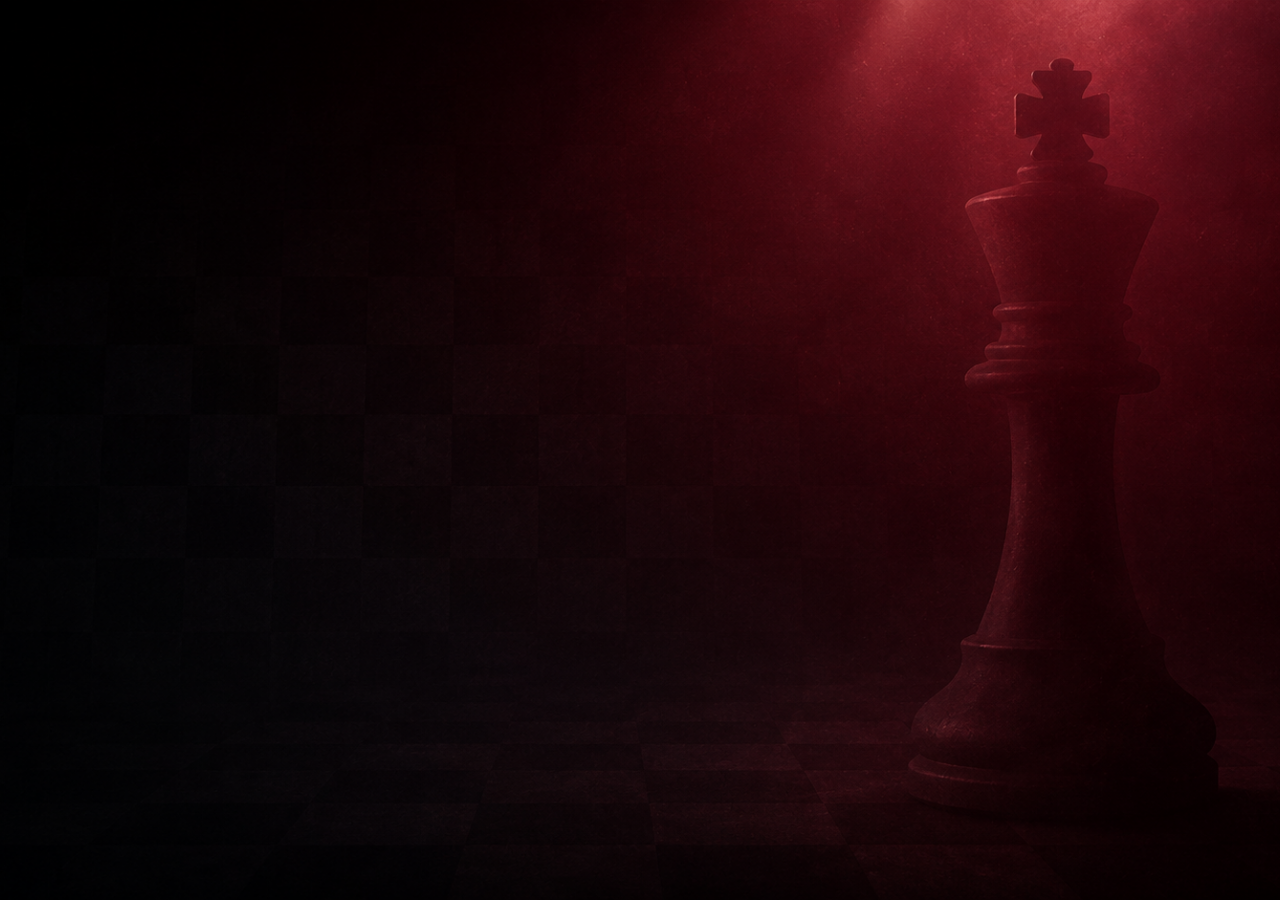
==== src/index.html @ 2bdb8f7a "change" ====
<!doctype html>
<html lang="en">
  <head>
    <meta charset="UTF-8" />
    <meta name="viewport" content="width=device-width, initial-scale=1.0" />
    <link rel="stylesheet" href="./style.css" />
    <link rel="icon" type="image/png" href="../img/" />
    <title>Chessmate</title>
  </head>
  <body>
    <div class="background-img"></div>
  </body>
</html>
---- src/style.css ----
* {
  margin: 0;
  padding: 0;
}

body {
  background-image: url('../img/background.png');
  background-size: cover;
  background-position: top center;
  background-repeat: no-repeat;
  min-height: 100vh;
}
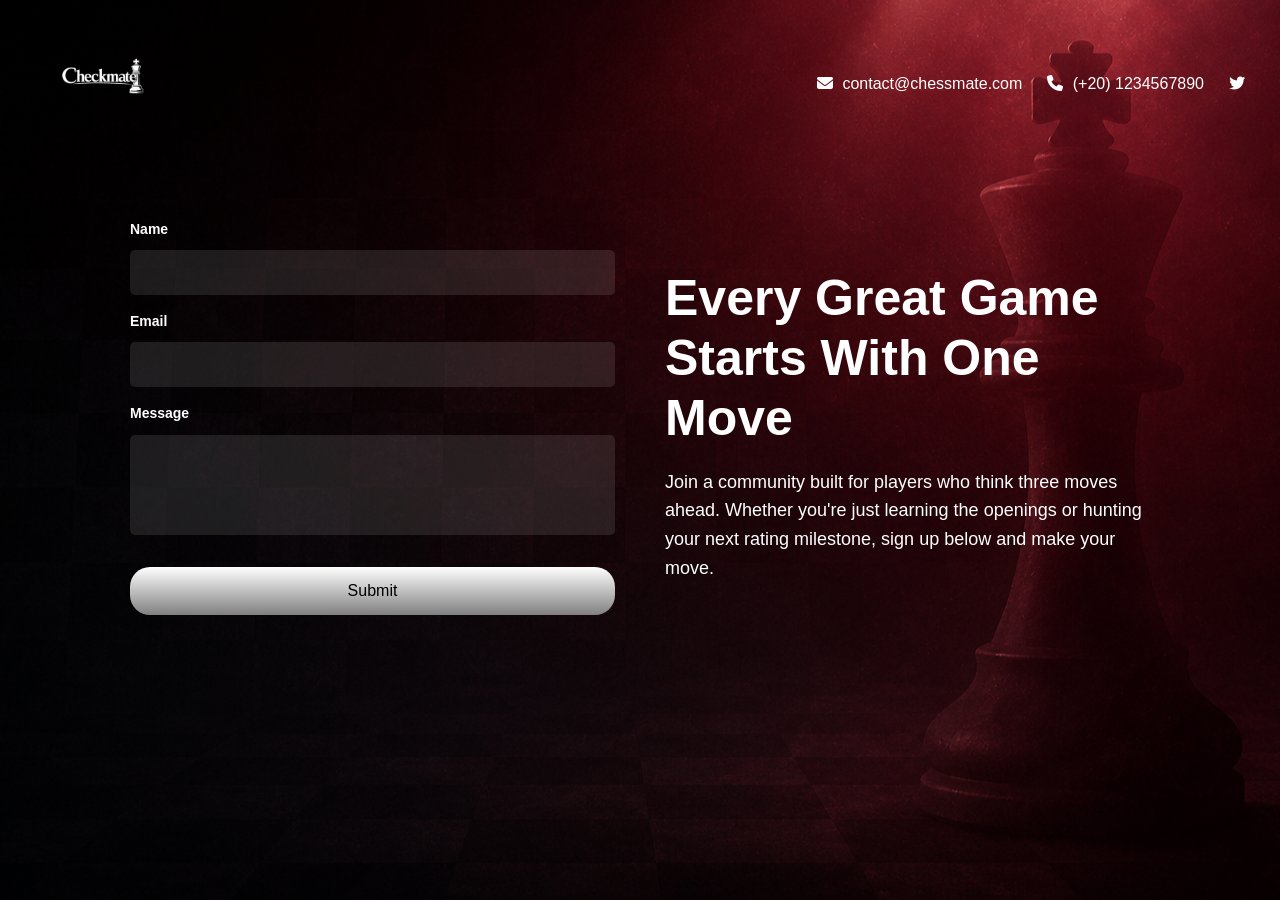
==== commit e04d24e3: "finish pc part" ====
--- a/src/index.html
+++ b/src/index.html
@@ -4,10 +4,60 @@
     <meta charset="UTF-8" />
     <meta name="viewport" content="width=device-width, initial-scale=1.0" />
     <link rel="stylesheet" href="./style.css" />
-    <link rel="icon" type="image/png" href="../img/" />
-    <title>Chessmate</title>
+    <link rel="icon" type="image/png" href="../img/rook.png" />
+    <link rel="preconnect" href="https://fonts.googleapis.com" />
+    <link rel="preconnect" href="https://fonts.gstatic.com" crossorigin />
+    <link
+      href="https://fonts.googleapis.com/css2?family=Lato:ital,wght@0,100;0,300;0,400;0,700;0,900;1,100;1,300;1,400;1,700;1,900&display=swap"
+      rel="stylesheet" />
+    <link
+      rel="stylesheet"
+      href="https://cdnjs.cloudflare.com/ajax/libs/font-awesome/6.7.2/css/all.min.css"
+      integrity="sha512-Evv84Mr4kqVGRNSgIGL/F/aIDqQb7xQ2vcrdIwxfjThSH8CSR7PBEakCr51Ck+w+/U6swU2Im1vVX0SVk9ABhg=="
+      crossorigin="anonymous"
+      referrerpolicy="no-referrer" />
+    <title>Chessmate | Sign up</title>
   </head>
   <body>
-    <div class="background-img"></div>
+    <div class="wrapper">
+      <header class="header">
+        <a href="index.html">
+          <img class="logo" src="/img/main-logo.png" alt="" />
+        </a>
+        <div class="header-right">
+          <div><i class="fas fa-envelope"></i> contact@chessmate.com</div>
+          <div><i class="fas fa-phone"></i> (+20) 1234567890</div>
+          <a href=""><i class="fa-brands fa-twitter"></i></a>
+        </div>
+      </header>
+      <main class="main-content">
+        <form>
+          <div class="form-group">
+            <label for="name">Name</label>
+            <input type="text" name="name" id="name" required />
+          </div>
+          <div class="form-group">
+            <label for="email">Email</label>
+            <input type="email" name="email" id="email" required />
+          </div>
+          <div class="form-group">
+            <label for="message">Message</label>
+            <textarea name="message" id="message"></textarea>
+          </div>
+          <div class="form-group">
+            <button type="submit" class="btn">Submit</button>
+          </div>
+        </form>
+
+        <div class="text-container">
+          <h1>Every Great Game Starts With One Move</h1>
+          <p>
+            Join a community built for players who think three moves ahead.
+            Whether you're just learning the openings or hunting your next
+            rating milestone, sign up below and make your move.
+          </p>
+        </div>
+      </main>
+    </div>
   </body>
 </html>
--- a/src/style.css
+++ b/src/style.css
@@ -1,12 +1,162 @@
-* {
+*
+{
   margin: 0;
   padding: 0;
+  box-sizing: border-box;
 }
 
-body {
-  background-image: url('../img/background.png');
-  background-size: cover;
-  background-position: top center;
-  background-repeat: no-repeat;
+body
+{
+  font-family: 'Open Sans', sans-serif;
+  background-color: black;
+  color: white;
+  line-height: 1.6;
+}
+
+.wrapper
+{
   min-height: 100vh;
-}+  background: linear-gradient(
+    to bottom,
+    rgba(255, 64, 50, 0.8),
+    rgba(71, 17, 116, 0.9)
+  );
+
+  background: url(/img/background.png) no-repeat center center;
+}
+
+.header
+{
+  display: flex;
+  justify-content: space-between;
+  align-items: center;
+  padding: 30px;
+}
+
+.header .logo
+{
+  width: 150px;
+  
+}
+
+.header .header-right
+{
+  display: flex;
+  align-items: center;
+  gap: 25px;
+}
+
+.header .header-right i
+{
+  margin-right: 5px;
+}
+
+.header .header-right a
+{
+  color: white;
+}
+
+.header .header-right a:hover
+{
+  color: rgb(0, 191, 255);
+}
+
+.main-content
+{
+  display: flex;
+  max-width: 1100px;
+  margin: 50px auto;
+  justify-content: center;
+  align-items: start;
+  height: 100%;
+  gap: 50px;
+  padding: 0 40px;
+}
+
+.main-content form
+{
+ flex: 1;
+ flex-grow: 1;
+ flex-shrink: 1;
+ flex-basis: 0;
+}
+
+.main-content .text-container
+{
+  flex:1;
+}
+
+.form-group
+{
+  margin-bottom: 15px;
+}
+
+
+.form-group label
+{
+  display: block;
+  margin-bottom: 10px;
+  font-size: 14px;
+  font-weight: 600;
+}
+
+.form-group input, 
+.form-group textarea
+{
+  width: 100%;
+  padding: 15px;
+  border: none;
+  border-radius: 5px;
+  background: rgba(255, 255, 255, 0.1);
+  color: white;
+  outline: 0; 
+}
+
+.form-group textarea
+{
+  height: 100px;
+  resize: none;
+  margin-bottom: 10px;
+}
+
+.btn
+{
+  display: block;
+  padding: 15px 20px;
+  border-radius: 20px;
+  width: 100%;
+  border: 0;
+  background: linear-gradient(
+    to bottom,
+    white,
+    grey
+  );
+  cursor: pointer;
+  font-size: 16px;
+}
+
+.btn:hover
+{
+  background: white;
+}
+ 
+.btn:active
+{
+  background: grey;
+  color: wh;
+}
+
+.text-container h1
+{
+  font-size: 50px;
+  margin: 50px 0 20px;
+  line-height: 1.2;
+}
+
+.text-container
+{
+ font-size: 18px;
+}
+
+/*Media Queries*/
+
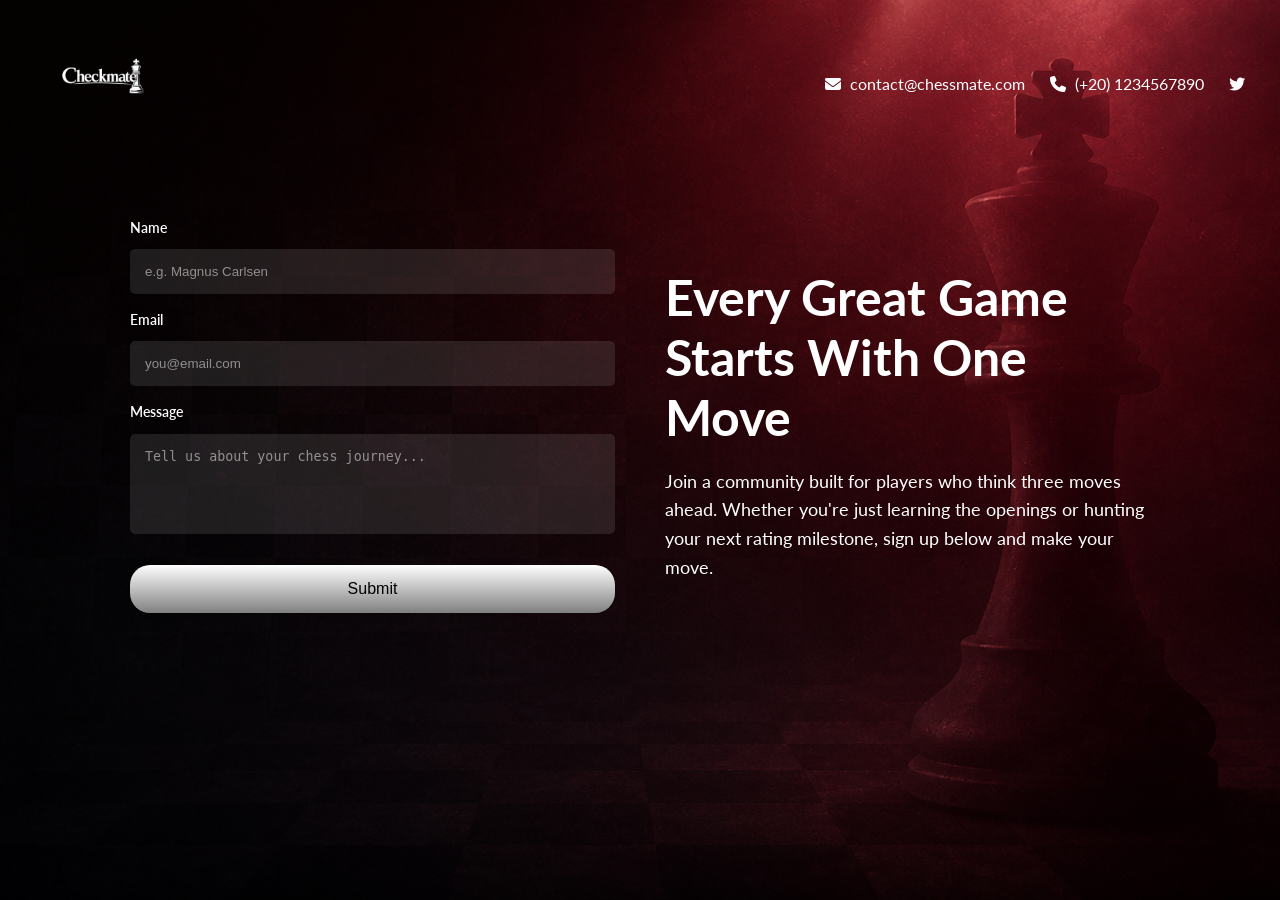
==== commit d10a30b6: "finish project" ====
--- a/src/index.html
+++ b/src/index.html
@@ -3,8 +3,16 @@
   <head>
     <meta charset="UTF-8" />
     <meta name="viewport" content="width=device-width, initial-scale=1.0" />
+    <meta
+      name="description"
+      content="A chess community signup page — built as an HTML & CSS practice project." />
+    <meta property="og:title" content="Chessmate" />
+    <meta
+      property="og:description"
+      content="Every great game starts with one move." />
+    <meta property="og:image" content="/img/preview.png" />
     <link rel="stylesheet" href="./style.css" />
-    <link rel="icon" type="image/png" href="../img/rook.png" />
+    <link rel="icon" type="image/png" href="/img/rook.png" />
     <link rel="preconnect" href="https://fonts.googleapis.com" />
     <link rel="preconnect" href="https://fonts.gstatic.com" crossorigin />
     <link
@@ -22,27 +30,42 @@
     <div class="wrapper">
       <header class="header">
         <a href="index.html">
-          <img class="logo" src="/img/main-logo.png" alt="" />
+          <img class="logo" src="/img/main-logo.png" alt="Chessmate logo" />
         </a>
         <div class="header-right">
           <div><i class="fas fa-envelope"></i> contact@chessmate.com</div>
           <div><i class="fas fa-phone"></i> (+20) 1234567890</div>
-          <a href=""><i class="fa-brands fa-twitter"></i></a>
+          <a href="#" aria-label="Follow us on Twitter"
+            ><i class="fa-brands fa-twitter"></i
+          ></a>
         </div>
       </header>
       <main class="main-content">
         <form>
           <div class="form-group">
             <label for="name">Name</label>
-            <input type="text" name="name" id="name" required />
+            <input
+              type="text"
+              name="name"
+              id="name"
+              placeholder="e.g. Magnus Carlsen"
+              required />
           </div>
           <div class="form-group">
             <label for="email">Email</label>
-            <input type="email" name="email" id="email" required />
+            <input
+              type="email"
+              name="email"
+              id="email"
+              placeholder="you@email.com"
+              required />
           </div>
           <div class="form-group">
             <label for="message">Message</label>
-            <textarea name="message" id="message"></textarea>
+            <textarea
+              name="message"
+              id="message"
+              placeholder="Tell us about your chess journey..."></textarea>
           </div>
           <div class="form-group">
             <button type="submit" class="btn">Submit</button>
--- a/src/style.css
+++ b/src/style.css
@@ -7,7 +7,7 @@
 
 body
 {
-  font-family: 'Open Sans', sans-serif;
+  font-family: 'Lato', sans-serif;
   background-color: black;
   color: white;
   line-height: 1.6;
@@ -16,13 +16,9 @@
 .wrapper
 {
   min-height: 100vh;
-  background: linear-gradient(
-    to bottom,
-    rgba(255, 64, 50, 0.8),
-    rgba(71, 17, 116, 0.9)
-  );
-
-  background: url(/img/background.png) no-repeat center center;
+  background: 
+    linear-gradient(to bottom, rgba(255, 64, 50, 0.015), rgba(71, 17, 116, 0.002)),
+    url('/img/background.png') no-repeat center/cover;
 }
 
 .header
@@ -36,7 +32,6 @@
 .header .logo
 {
   width: 150px;
-  
 }
 
 .header .header-right
@@ -91,7 +86,6 @@
   margin-bottom: 15px;
 }
 
-
 .form-group label
 {
   display: block;
@@ -110,6 +104,23 @@
   background: rgba(255, 255, 255, 0.1);
   color: white;
   outline: 0; 
+}
+
+.form-group input::placeholder,
+.form-group textarea::placeholder
+{
+  color: rgba(255, 255, 255, 0.5);
+}
+
+.form-group input:focus,
+.form-group textarea:focus
+{
+  box-shadow: 0 0 0 2px rgba(255, 64, 50, 0.5);
+}
+
+.form-group input:invalid:not(:placeholder-shown)
+{
+  box-shadow: 0 0 0 2px rgba(255, 64, 50, 0.6);
 }
 
 .form-group textarea
@@ -133,17 +144,19 @@
   );
   cursor: pointer;
   font-size: 16px;
+  transition: background 0.3s ease, transform 0.2s ease;
 }
 
 .btn:hover
 {
   background: white;
+  transform: translateY(-2px);
 }
  
 .btn:active
 {
   background: grey;
-  color: wh;
+  color: white;
 }
 
 .text-container h1
@@ -160,3 +173,56 @@
 
 /*Media Queries*/
 
+@media (max-width: 768px)
+{
+  .header
+  {
+    padding: 30px 10px 10px;
+  }
+
+  .header, 
+  .header .header-right
+  {
+    flex-direction: column;
+    gap: 10px;
+  }
+
+  .main-content
+  {
+    flex-direction: column-reverse;
+    justify-content: start;
+    margin: auto;
+    padding: 50px;
+  }
+
+  .main-content form, 
+  .main-content .text-container
+  {
+    width: 100%;
+  }
+
+  .main-content h1
+  {
+    font-size: 40px;
+    text-align: center;
+    line-height: 1.4;
+  }
+
+  .main-content p
+  {
+    display: none;
+  }
+  
+}
+
+@media (max-height: 500px)
+{
+  .main-content
+  {
+    margin: 0 auto;
+  }
+  .main-content h1
+  {
+    font-size: 40px;
+  }
+}
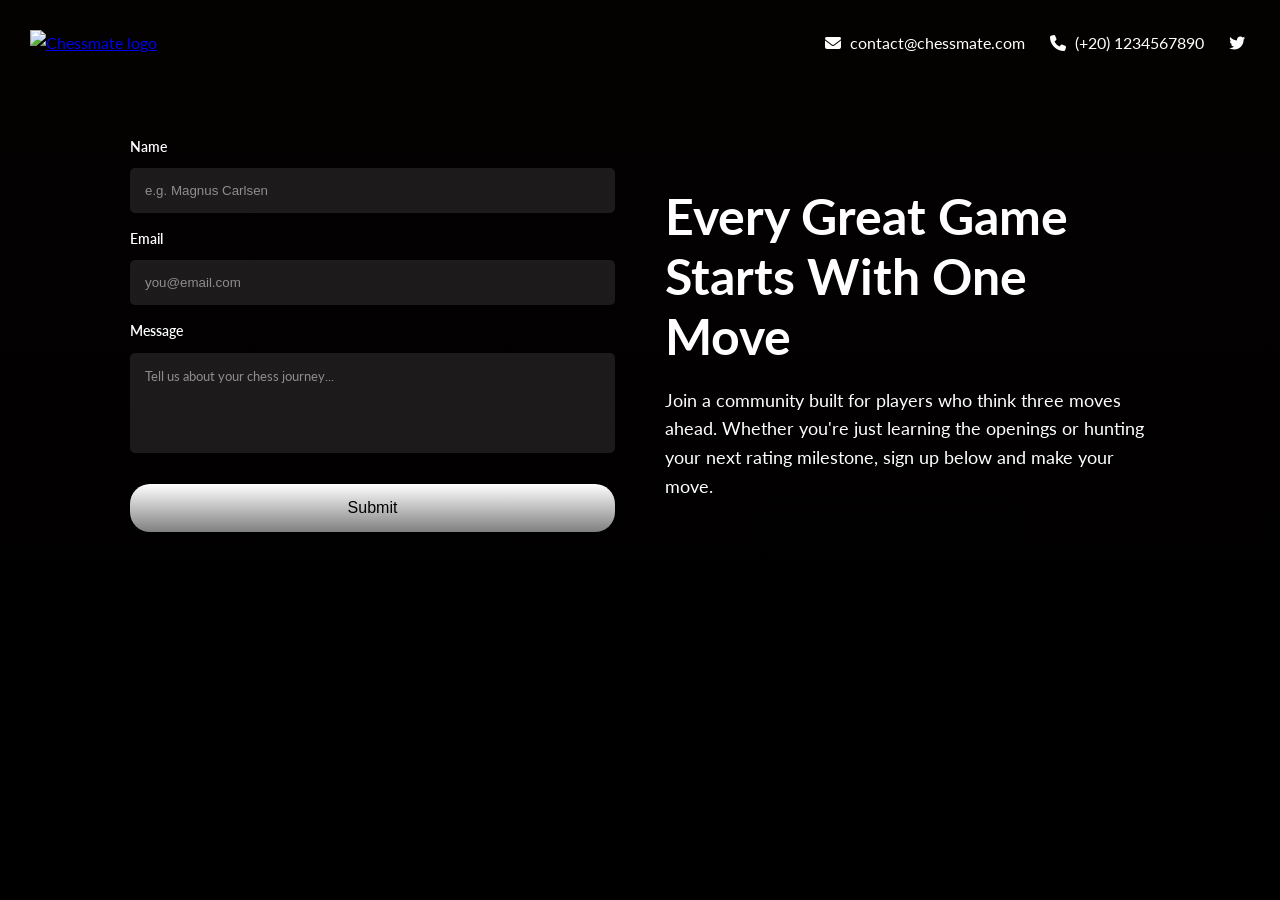
==== commit c3be89d7: "c" ====
--- a/src/index.html
+++ b/src/index.html
@@ -10,9 +10,9 @@
     <meta
       property="og:description"
       content="Every great game starts with one move." />
-    <meta property="og:image" content="/img/preview.png" />
+    <meta property="og:image" content="preview.png" />
     <link rel="stylesheet" href="./style.css" />
-    <link rel="icon" type="image/png" href="/img/rook.png" />
+    <link rel="icon" type="image/png" href="img/rook.png" />
     <link rel="preconnect" href="https://fonts.googleapis.com" />
     <link rel="preconnect" href="https://fonts.gstatic.com" crossorigin />
     <link
@@ -30,7 +30,7 @@
     <div class="wrapper">
       <header class="header">
         <a href="index.html">
-          <img class="logo" src="/img/main-logo.png" alt="Chessmate logo" />
+          <img class="logo" src="img/main-logo.png" alt="Chessmate logo" />
         </a>
         <div class="header-right">
           <div><i class="fas fa-envelope"></i> contact@chessmate.com</div>
--- a/src/style.css
+++ b/src/style.css
@@ -18,7 +18,7 @@
   min-height: 100vh;
   background: 
     linear-gradient(to bottom, rgba(255, 64, 50, 0.015), rgba(71, 17, 116, 0.002)),
-    url('/img/background.png') no-repeat center/cover;
+    url('img/background.png') no-repeat center/cover;
 }
 
 .header
@@ -128,6 +128,7 @@
   height: 100px;
   resize: none;
   margin-bottom: 10px;
+  font-family: inherit;
 }
 
 .btn
